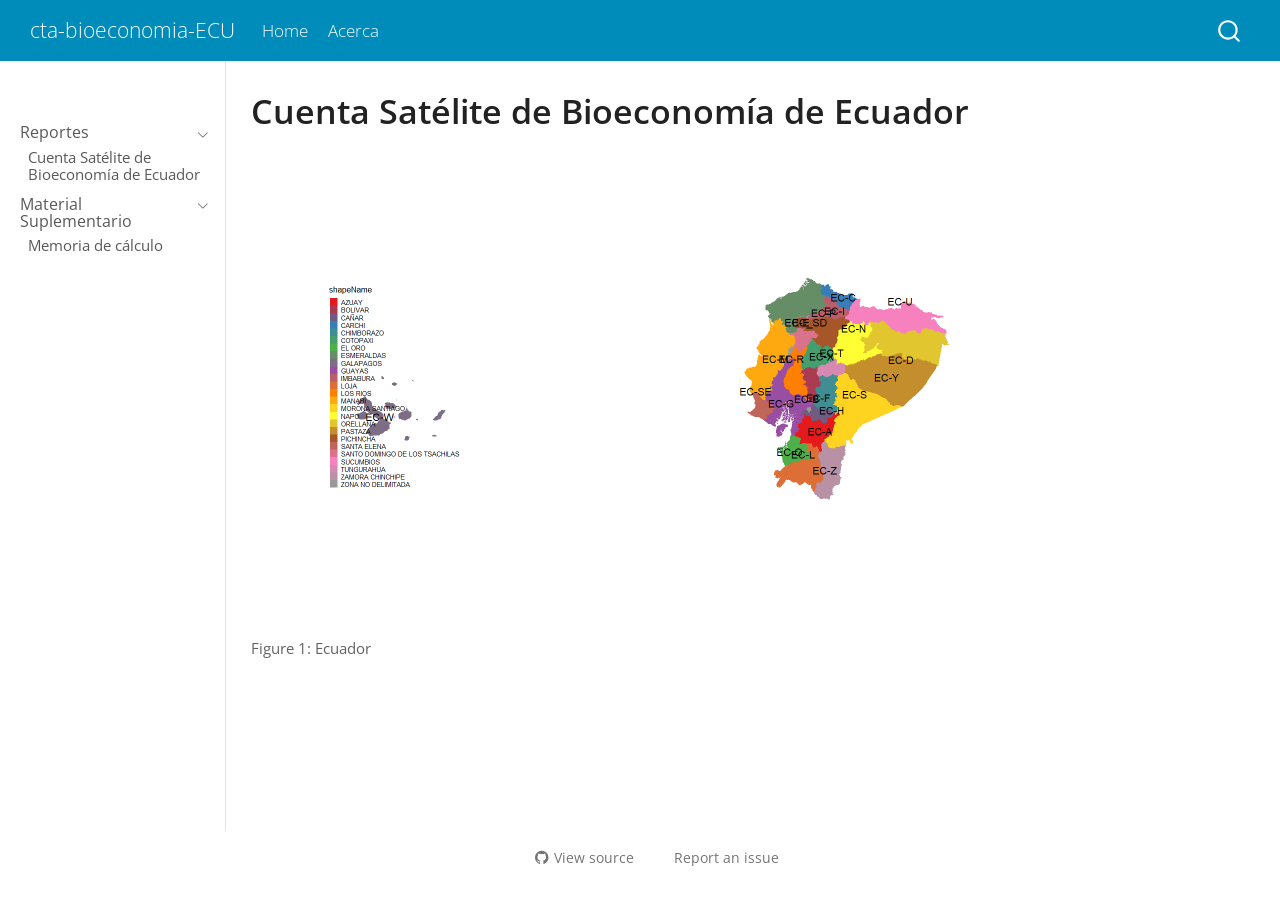
==== docs/index.html @ c7be51cb "Initial website render" ====
<!DOCTYPE html>
<html xmlns="http://www.w3.org/1999/xhtml" lang="en" xml:lang="en"><head>

<meta charset="utf-8">
<meta name="generator" content="quarto-1.4.549">

<meta name="viewport" content="width=device-width, initial-scale=1.0, user-scalable=yes">


<title>cta-bioeconomia-ECU - Cuenta Satélite de Bioeconomía de Ecuador</title>
<style>
code{white-space: pre-wrap;}
span.smallcaps{font-variant: small-caps;}
div.columns{display: flex; gap: min(4vw, 1.5em);}
div.column{flex: auto; overflow-x: auto;}
div.hanging-indent{margin-left: 1.5em; text-indent: -1.5em;}
ul.task-list{list-style: none;}
ul.task-list li input[type="checkbox"] {
  width: 0.8em;
  margin: 0 0.8em 0.2em -1em; /* quarto-specific, see https://github.com/quarto-dev/quarto-cli/issues/4556 */ 
  vertical-align: middle;
}
</style>


<script src="site_libs/quarto-nav/quarto-nav.js"></script>
<script src="site_libs/clipboard/clipboard.min.js"></script>
<script src="site_libs/quarto-search/autocomplete.umd.js"></script>
<script src="site_libs/quarto-search/fuse.min.js"></script>
<script src="site_libs/quarto-search/quarto-search.js"></script>
<meta name="quarto:offset" content="./">
<script src="site_libs/quarto-html/quarto.js"></script>
<script src="site_libs/quarto-html/popper.min.js"></script>
<script src="site_libs/quarto-html/tippy.umd.min.js"></script>
<script src="site_libs/quarto-html/anchor.min.js"></script>
<link href="site_libs/quarto-html/tippy.css" rel="stylesheet">
<link href="site_libs/quarto-html/quarto-syntax-highlighting.css" rel="stylesheet" id="quarto-text-highlighting-styles">
<script src="site_libs/bootstrap/bootstrap.min.js"></script>
<link href="site_libs/bootstrap/bootstrap-icons.css" rel="stylesheet">
<link href="site_libs/bootstrap/bootstrap.min.css" rel="stylesheet" id="quarto-bootstrap" data-mode="light">
<script id="quarto-search-options" type="application/json">{
  "location": "navbar",
  "copy-button": false,
  "collapse-after": 3,
  "panel-placement": "end",
  "type": "overlay",
  "limit": 50,
  "keyboard-shortcut": [
    "f",
    "/",
    "s"
  ],
  "show-item-context": false,
  "language": {
    "search-no-results-text": "No results",
    "search-matching-documents-text": "matching documents",
    "search-copy-link-title": "Copy link to search",
    "search-hide-matches-text": "Hide additional matches",
    "search-more-match-text": "more match in this document",
    "search-more-matches-text": "more matches in this document",
    "search-clear-button-title": "Clear",
    "search-text-placeholder": "",
    "search-detached-cancel-button-title": "Cancel",
    "search-submit-button-title": "Submit",
    "search-label": "Search"
  }
}</script>


<link rel="stylesheet" href="styles.css">
</head>

<body class="nav-sidebar docked nav-fixed">

<div id="quarto-search-results"></div>
  <header id="quarto-header" class="headroom fixed-top">
    <nav class="navbar navbar-expand-lg " data-bs-theme="dark">
      <div class="navbar-container container-fluid">
      <div class="navbar-brand-container mx-auto">
    <a class="navbar-brand" href="./index.html">
    <span class="navbar-title">cta-bioeconomia-ECU</span>
    </a>
  </div>
            <div id="quarto-search" class="" title="Search"></div>
          <button class="navbar-toggler" type="button" data-bs-toggle="collapse" data-bs-target="#navbarCollapse" aria-controls="navbarCollapse" aria-expanded="false" aria-label="Toggle navigation" onclick="if (window.quartoToggleHeadroom) { window.quartoToggleHeadroom(); }">
  <span class="navbar-toggler-icon"></span>
</button>
          <div class="collapse navbar-collapse" id="navbarCollapse">
            <ul class="navbar-nav navbar-nav-scroll me-auto">
  <li class="nav-item">
    <a class="nav-link active" href="./index.html" aria-current="page"> 
<span class="menu-text">Home</span></a>
  </li>  
  <li class="nav-item">
    <a class="nav-link" href="./acerca.html"> 
<span class="menu-text">Acerca</span></a>
  </li>  
</ul>
          </div> <!-- /navcollapse -->
          <div class="quarto-navbar-tools">
</div>
      </div> <!-- /container-fluid -->
    </nav>
  <nav class="quarto-secondary-nav">
    <div class="container-fluid d-flex">
      <button type="button" class="quarto-btn-toggle btn" data-bs-toggle="collapse" data-bs-target=".quarto-sidebar-collapse-item" aria-controls="quarto-sidebar" aria-expanded="false" aria-label="Toggle sidebar navigation" onclick="if (window.quartoToggleHeadroom) { window.quartoToggleHeadroom(); }">
        <i class="bi bi-layout-text-sidebar-reverse"></i>
      </button>
        <nav class="quarto-page-breadcrumbs" aria-label="breadcrumb"><ol class="breadcrumb"><li class="breadcrumb-item">Cuenta Satélite de Bioeconomía de Ecuador</li></ol></nav>
        <a class="flex-grow-1" role="button" data-bs-toggle="collapse" data-bs-target=".quarto-sidebar-collapse-item" aria-controls="quarto-sidebar" aria-expanded="false" aria-label="Toggle sidebar navigation" onclick="if (window.quartoToggleHeadroom) { window.quartoToggleHeadroom(); }">      
        </a>
      <button type="button" class="btn quarto-search-button" aria-label="" onclick="window.quartoOpenSearch();">
        <i class="bi bi-search"></i>
      </button>
    </div>
  </nav>
</header>
<!-- content -->
<div id="quarto-content" class="quarto-container page-columns page-rows-contents page-layout-article page-navbar">
<!-- sidebar -->
  <nav id="quarto-sidebar" class="sidebar collapse collapse-horizontal quarto-sidebar-collapse-item sidebar-navigation docked overflow-auto">
        <div class="mt-2 flex-shrink-0 align-items-center">
        <div class="sidebar-search">
        <div id="quarto-search" class="" title="Search"></div>
        </div>
        </div>
    <div class="sidebar-menu-container"> 
    <ul class="list-unstyled mt-1">
        <li class="sidebar-item sidebar-item-section">
      <div class="sidebar-item-container"> 
            <a class="sidebar-item-text sidebar-link text-start" data-bs-toggle="collapse" data-bs-target="#quarto-sidebar-section-1" aria-expanded="true">
 <span class="menu-text">Reportes</span></a>
          <a class="sidebar-item-toggle text-start" data-bs-toggle="collapse" data-bs-target="#quarto-sidebar-section-1" aria-expanded="true" aria-label="Toggle section">
            <i class="bi bi-chevron-right ms-2"></i>
          </a> 
      </div>
      <ul id="quarto-sidebar-section-1" class="collapse list-unstyled sidebar-section depth1 show">  
          <li class="sidebar-item">
  <div class="sidebar-item-container"> 
  <a href="./reportes/cta-bioeconomia-ecu.html" class="sidebar-item-text sidebar-link">
 <span class="menu-text">Cuenta Satélite de Bioeconomía de Ecuador</span></a>
  </div>
</li>
      </ul>
  </li>
        <li class="sidebar-item sidebar-item-section">
      <div class="sidebar-item-container"> 
            <a class="sidebar-item-text sidebar-link text-start" data-bs-toggle="collapse" data-bs-target="#quarto-sidebar-section-2" aria-expanded="true">
 <span class="menu-text">Material Suplementario</span></a>
          <a class="sidebar-item-toggle text-start" data-bs-toggle="collapse" data-bs-target="#quarto-sidebar-section-2" aria-expanded="true" aria-label="Toggle section">
            <i class="bi bi-chevron-right ms-2"></i>
          </a> 
      </div>
      <ul id="quarto-sidebar-section-2" class="collapse list-unstyled sidebar-section depth1 show">  
          <li class="sidebar-item">
  <div class="sidebar-item-container"> 
  <a href="./suplementarios/mem-cta-bioeconomia-ecu.html" class="sidebar-item-text sidebar-link">
 <span class="menu-text">Memoria de cálculo</span></a>
  </div>
</li>
      </ul>
  </li>
    </ul>
    </div>
</nav>
<div id="quarto-sidebar-glass" class="quarto-sidebar-collapse-item" data-bs-toggle="collapse" data-bs-target=".quarto-sidebar-collapse-item"></div>
<!-- margin-sidebar -->
    <div id="quarto-margin-sidebar" class="sidebar margin-sidebar">
        
    </div>
<!-- main -->
<main class="content" id="quarto-document-content">

<header id="title-block-header" class="quarto-title-block default">
<div class="quarto-title">
<h1 class="title">Cuenta Satélite de Bioeconomía de Ecuador</h1>
</div>



<div class="quarto-title-meta">

    
  
    
  </div>
  


</header>


<div class="cell">
<div class="cell-output-display">
<div id="fig-map-adm1" class="quarto-figure quarto-figure-center quarto-float anchored">
<figure class="quarto-float quarto-float-fig figure">
<div aria-describedby="fig-map-adm1-caption-0ceaefa1-69ba-4598-a22c-09a6ac19f8ca">
<img src="index_files/figure-html/fig-map-adm1-1.png" class="img-fluid figure-img" width="672">
</div>
<figcaption class="quarto-float-caption-bottom quarto-float-caption quarto-float-fig" id="fig-map-adm1-caption-0ceaefa1-69ba-4598-a22c-09a6ac19f8ca">
Figure&nbsp;1: Ecuador
</figcaption>
</figure>
</div>
</div>
</div>



</main> <!-- /main -->
<script id="quarto-html-after-body" type="application/javascript">
window.document.addEventListener("DOMContentLoaded", function (event) {
  const toggleBodyColorMode = (bsSheetEl) => {
    const mode = bsSheetEl.getAttribute("data-mode");
    const bodyEl = window.document.querySelector("body");
    if (mode === "dark") {
      bodyEl.classList.add("quarto-dark");
      bodyEl.classList.remove("quarto-light");
    } else {
      bodyEl.classList.add("quarto-light");
      bodyEl.classList.remove("quarto-dark");
    }
  }
  const toggleBodyColorPrimary = () => {
    const bsSheetEl = window.document.querySelector("link#quarto-bootstrap");
    if (bsSheetEl) {
      toggleBodyColorMode(bsSheetEl);
    }
  }
  toggleBodyColorPrimary();  
  const icon = "";
  const anchorJS = new window.AnchorJS();
  anchorJS.options = {
    placement: 'right',
    icon: icon
  };
  anchorJS.add('.anchored');
  const isCodeAnnotation = (el) => {
    for (const clz of el.classList) {
      if (clz.startsWith('code-annotation-')) {                     
        return true;
      }
    }
    return false;
  }
  const clipboard = new window.ClipboardJS('.code-copy-button', {
    text: function(trigger) {
      const codeEl = trigger.previousElementSibling.cloneNode(true);
      for (const childEl of codeEl.children) {
        if (isCodeAnnotation(childEl)) {
          childEl.remove();
        }
      }
      return codeEl.innerText;
    }
  });
  clipboard.on('success', function(e) {
    // button target
    const button = e.trigger;
    // don't keep focus
    button.blur();
    // flash "checked"
    button.classList.add('code-copy-button-checked');
    var currentTitle = button.getAttribute("title");
    button.setAttribute("title", "Copied!");
    let tooltip;
    if (window.bootstrap) {
      button.setAttribute("data-bs-toggle", "tooltip");
      button.setAttribute("data-bs-placement", "left");
      button.setAttribute("data-bs-title", "Copied!");
      tooltip = new bootstrap.Tooltip(button, 
        { trigger: "manual", 
          customClass: "code-copy-button-tooltip",
          offset: [0, -8]});
      tooltip.show();    
    }
    setTimeout(function() {
      if (tooltip) {
        tooltip.hide();
        button.removeAttribute("data-bs-title");
        button.removeAttribute("data-bs-toggle");
        button.removeAttribute("data-bs-placement");
      }
      button.setAttribute("title", currentTitle);
      button.classList.remove('code-copy-button-checked');
    }, 1000);
    // clear code selection
    e.clearSelection();
  });
  function tippyHover(el, contentFn, onTriggerFn, onUntriggerFn) {
    const config = {
      allowHTML: true,
      maxWidth: 500,
      delay: 100,
      arrow: false,
      appendTo: function(el) {
          return el.parentElement;
      },
      interactive: true,
      interactiveBorder: 10,
      theme: 'quarto',
      placement: 'bottom-start',
    };
    if (contentFn) {
      config.content = contentFn;
    }
    if (onTriggerFn) {
      config.onTrigger = onTriggerFn;
    }
    if (onUntriggerFn) {
      config.onUntrigger = onUntriggerFn;
    }
    window.tippy(el, config); 
  }
  const noterefs = window.document.querySelectorAll('a[role="doc-noteref"]');
  for (var i=0; i<noterefs.length; i++) {
    const ref = noterefs[i];
    tippyHover(ref, function() {
      // use id or data attribute instead here
      let href = ref.getAttribute('data-footnote-href') || ref.getAttribute('href');
      try { href = new URL(href).hash; } catch {}
      const id = href.replace(/^#\/?/, "");
      const note = window.document.getElementById(id);
      return note.innerHTML;
    });
  }
  const xrefs = window.document.querySelectorAll('a.quarto-xref');
  const processXRef = (id, note) => {
    // Strip column container classes
    const stripColumnClz = (el) => {
      el.classList.remove("page-full", "page-columns");
      if (el.children) {
        for (const child of el.children) {
          stripColumnClz(child);
        }
      }
    }
    stripColumnClz(note)
    if (id === null || id.startsWith('sec-')) {
      // Special case sections, only their first couple elements
      const container = document.createElement("div");
      if (note.children && note.children.length > 2) {
        container.appendChild(note.children[0].cloneNode(true));
        for (let i = 1; i < note.children.length; i++) {
          const child = note.children[i];
          if (child.tagName === "P" && child.innerText === "") {
            continue;
          } else {
            container.appendChild(child.cloneNode(true));
            break;
          }
        }
        if (window.Quarto?.typesetMath) {
          window.Quarto.typesetMath(container);
        }
        return container.innerHTML
      } else {
        if (window.Quarto?.typesetMath) {
          window.Quarto.typesetMath(note);
        }
        return note.innerHTML;
      }
    } else {
      // Remove any anchor links if they are present
      const anchorLink = note.querySelector('a.anchorjs-link');
      if (anchorLink) {
        anchorLink.remove();
      }
      if (window.Quarto?.typesetMath) {
        window.Quarto.typesetMath(note);
      }
      // TODO in 1.5, we should make sure this works without a callout special case
      if (note.classList.contains("callout")) {
        return note.outerHTML;
      } else {
        return note.innerHTML;
      }
    }
  }
  for (var i=0; i<xrefs.length; i++) {
    const xref = xrefs[i];
    tippyHover(xref, undefined, function(instance) {
      instance.disable();
      let url = xref.getAttribute('href');
      let hash = undefined; 
      if (url.startsWith('#')) {
        hash = url;
      } else {
        try { hash = new URL(url).hash; } catch {}
      }
      if (hash) {
        const id = hash.replace(/^#\/?/, "");
        const note = window.document.getElementById(id);
        if (note !== null) {
          try {
            const html = processXRef(id, note.cloneNode(true));
            instance.setContent(html);
          } finally {
            instance.enable();
            instance.show();
          }
        } else {
          // See if we can fetch this
          fetch(url.split('#')[0])
          .then(res => res.text())
          .then(html => {
            const parser = new DOMParser();
            const htmlDoc = parser.parseFromString(html, "text/html");
            const note = htmlDoc.getElementById(id);
            if (note !== null) {
              const html = processXRef(id, note);
              instance.setContent(html);
            } 
          }).finally(() => {
            instance.enable();
            instance.show();
          });
        }
      } else {
        // See if we can fetch a full url (with no hash to target)
        // This is a special case and we should probably do some content thinning / targeting
        fetch(url)
        .then(res => res.text())
        .then(html => {
          const parser = new DOMParser();
          const htmlDoc = parser.parseFromString(html, "text/html");
          const note = htmlDoc.querySelector('main.content');
          if (note !== null) {
            // This should only happen for chapter cross references
            // (since there is no id in the URL)
            // remove the first header
            if (note.children.length > 0 && note.children[0].tagName === "HEADER") {
              note.children[0].remove();
            }
            const html = processXRef(null, note);
            instance.setContent(html);
          } 
        }).finally(() => {
          instance.enable();
          instance.show();
        });
      }
    }, function(instance) {
    });
  }
      let selectedAnnoteEl;
      const selectorForAnnotation = ( cell, annotation) => {
        let cellAttr = 'data-code-cell="' + cell + '"';
        let lineAttr = 'data-code-annotation="' +  annotation + '"';
        const selector = 'span[' + cellAttr + '][' + lineAttr + ']';
        return selector;
      }
      const selectCodeLines = (annoteEl) => {
        const doc = window.document;
        const targetCell = annoteEl.getAttribute("data-target-cell");
        const targetAnnotation = annoteEl.getAttribute("data-target-annotation");
        const annoteSpan = window.document.querySelector(selectorForAnnotation(targetCell, targetAnnotation));
        const lines = annoteSpan.getAttribute("data-code-lines").split(",");
        const lineIds = lines.map((line) => {
          return targetCell + "-" + line;
        })
        let top = null;
        let height = null;
        let parent = null;
        if (lineIds.length > 0) {
            //compute the position of the single el (top and bottom and make a div)
            const el = window.document.getElementById(lineIds[0]);
            top = el.offsetTop;
            height = el.offsetHeight;
            parent = el.parentElement.parentElement;
          if (lineIds.length > 1) {
            const lastEl = window.document.getElementById(lineIds[lineIds.length - 1]);
            const bottom = lastEl.offsetTop + lastEl.offsetHeight;
            height = bottom - top;
          }
          if (top !== null && height !== null && parent !== null) {
            // cook up a div (if necessary) and position it 
            let div = window.document.getElementById("code-annotation-line-highlight");
            if (div === null) {
              div = window.document.createElement("div");
              div.setAttribute("id", "code-annotation-line-highlight");
              div.style.position = 'absolute';
              parent.appendChild(div);
            }
            div.style.top = top - 2 + "px";
            div.style.height = height + 4 + "px";
            div.style.left = 0;
            let gutterDiv = window.document.getElementById("code-annotation-line-highlight-gutter");
            if (gutterDiv === null) {
              gutterDiv = window.document.createElement("div");
              gutterDiv.setAttribute("id", "code-annotation-line-highlight-gutter");
              gutterDiv.style.position = 'absolute';
              const codeCell = window.document.getElementById(targetCell);
              const gutter = codeCell.querySelector('.code-annotation-gutter');
              gutter.appendChild(gutterDiv);
            }
            gutterDiv.style.top = top - 2 + "px";
            gutterDiv.style.height = height + 4 + "px";
          }
          selectedAnnoteEl = annoteEl;
        }
      };
      const unselectCodeLines = () => {
        const elementsIds = ["code-annotation-line-highlight", "code-annotation-line-highlight-gutter"];
        elementsIds.forEach((elId) => {
          const div = window.document.getElementById(elId);
          if (div) {
            div.remove();
          }
        });
        selectedAnnoteEl = undefined;
      };
        // Handle positioning of the toggle
    window.addEventListener(
      "resize",
      throttle(() => {
        elRect = undefined;
        if (selectedAnnoteEl) {
          selectCodeLines(selectedAnnoteEl);
        }
      }, 10)
    );
    function throttle(fn, ms) {
    let throttle = false;
    let timer;
      return (...args) => {
        if(!throttle) { // first call gets through
            fn.apply(this, args);
            throttle = true;
        } else { // all the others get throttled
            if(timer) clearTimeout(timer); // cancel #2
            timer = setTimeout(() => {
              fn.apply(this, args);
              timer = throttle = false;
            }, ms);
        }
      };
    }
      // Attach click handler to the DT
      const annoteDls = window.document.querySelectorAll('dt[data-target-cell]');
      for (const annoteDlNode of annoteDls) {
        annoteDlNode.addEventListener('click', (event) => {
          const clickedEl = event.target;
          if (clickedEl !== selectedAnnoteEl) {
            unselectCodeLines();
            const activeEl = window.document.querySelector('dt[data-target-cell].code-annotation-active');
            if (activeEl) {
              activeEl.classList.remove('code-annotation-active');
            }
            selectCodeLines(clickedEl);
            clickedEl.classList.add('code-annotation-active');
          } else {
            // Unselect the line
            unselectCodeLines();
            clickedEl.classList.remove('code-annotation-active');
          }
        });
      }
  const findCites = (el) => {
    const parentEl = el.parentElement;
    if (parentEl) {
      const cites = parentEl.dataset.cites;
      if (cites) {
        return {
          el,
          cites: cites.split(' ')
        };
      } else {
        return findCites(el.parentElement)
      }
    } else {
      return undefined;
    }
  };
  var bibliorefs = window.document.querySelectorAll('a[role="doc-biblioref"]');
  for (var i=0; i<bibliorefs.length; i++) {
    const ref = bibliorefs[i];
    const citeInfo = findCites(ref);
    if (citeInfo) {
      tippyHover(citeInfo.el, function() {
        var popup = window.document.createElement('div');
        citeInfo.cites.forEach(function(cite) {
          var citeDiv = window.document.createElement('div');
          citeDiv.classList.add('hanging-indent');
          citeDiv.classList.add('csl-entry');
          var biblioDiv = window.document.getElementById('ref-' + cite);
          if (biblioDiv) {
            citeDiv.innerHTML = biblioDiv.innerHTML;
          }
          popup.appendChild(citeDiv);
        });
        return popup.innerHTML;
      });
    }
  }
});
</script>
</div> <!-- /content -->




<footer class="footer"><div class="nav-footer"><div class="nav-footer-center"><div class="toc-actions"><ul><li><a href="https://github.com/rvconsulting/cta-bioeconomia-ECU/blob/master/index.qmd" class="toc-action"><i class="bi bi-github"></i>View source</a></li><li><a href="https://github.com/rvconsulting/cta-bioeconomia-ECU/issues" class="toc-action"><i class="bi empty"></i>Report an issue</a></li></ul></div></div></div></footer></body></html>
---- docs/site_libs/quarto-html/tippy.css ----
.tippy-box[data-animation=fade][data-state=hidden]{opacity:0}[data-tippy-root]{max-width:calc(100vw - 10px)}.tippy-box{position:relative;background-color:#333;color:#fff;border-radius:4px;font-size:14px;line-height:1.4;white-space:normal;outline:0;transition-property:transform,visibility,opacity}.tippy-box[data-placement^=top]>.tippy-arrow{bottom:0}.tippy-box[data-placement^=top]>.tippy-arrow:before{bottom:-7px;left:0;border-width:8px 8px 0;border-top-color:initial;transform-origin:center top}.tippy-box[data-placement^=bottom]>.tippy-arrow{top:0}.tippy-box[data-placement^=bottom]>.tippy-arrow:before{top:-7px;left:0;border-width:0 8px 8px;border-bottom-color:initial;transform-origin:center bottom}.tippy-box[data-placement^=left]>.tippy-arrow{right:0}.tippy-box[data-placement^=left]>.tippy-arrow:before{border-width:8px 0 8px 8px;border-left-color:initial;right:-7px;transform-origin:center left}.tippy-box[data-placement^=right]>.tippy-arrow{left:0}.tippy-box[data-placement^=right]>.tippy-arrow:before{left:-7px;border-width:8px 8px 8px 0;border-right-color:initial;transform-origin:center right}.tippy-box[data-inertia][data-state=visible]{transition-timing-function:cubic-bezier(.54,1.5,.38,1.11)}.tippy-arrow{width:16px;height:16px;color:#333}.tippy-arrow:before{content:"";position:absolute;border-color:transparent;border-style:solid}.tippy-content{position:relative;padding:5px 9px;z-index:1}
---- docs/site_libs/quarto-html/quarto-syntax-highlighting.css ----
/* quarto syntax highlight colors */
:root {
  --quarto-hl-ot-color: #003B4F;
  --quarto-hl-at-color: #657422;
  --quarto-hl-ss-color: #20794D;
  --quarto-hl-an-color: #5E5E5E;
  --quarto-hl-fu-color: #4758AB;
  --quarto-hl-st-color: #20794D;
  --quarto-hl-cf-color: #003B4F;
  --quarto-hl-op-color: #5E5E5E;
  --quarto-hl-er-color: #AD0000;
  --quarto-hl-bn-color: #AD0000;
  --quarto-hl-al-color: #AD0000;
  --quarto-hl-va-color: #111111;
  --quarto-hl-bu-color: inherit;
  --quarto-hl-ex-color: inherit;
  --quarto-hl-pp-color: #AD0000;
  --quarto-hl-in-color: #5E5E5E;
  --quarto-hl-vs-color: #20794D;
  --quarto-hl-wa-color: #5E5E5E;
  --quarto-hl-do-color: #5E5E5E;
  --quarto-hl-im-color: #00769E;
  --quarto-hl-ch-color: #20794D;
  --quarto-hl-dt-color: #AD0000;
  --quarto-hl-fl-color: #AD0000;
  --quarto-hl-co-color: #5E5E5E;
  --quarto-hl-cv-color: #5E5E5E;
  --quarto-hl-cn-color: #8f5902;
  --quarto-hl-sc-color: #5E5E5E;
  --quarto-hl-dv-color: #AD0000;
  --quarto-hl-kw-color: #003B4F;
}

/* other quarto variables */
:root {
  --quarto-font-monospace: SFMono-Regular, Menlo, Monaco, Consolas, "Liberation Mono", "Courier New", monospace;
}

pre > code.sourceCode > span {
  color: #003B4F;
}

code span {
  color: #003B4F;
}

code.sourceCode > span {
  color: #003B4F;
}

div.sourceCode,
div.sourceCode pre.sourceCode {
  color: #003B4F;
}

code span.ot {
  color: #003B4F;
  font-style: inherit;
}

code span.at {
  color: #657422;
  font-style: inherit;
}

code span.ss {
  color: #20794D;
  font-style: inherit;
}

code span.an {
  color: #5E5E5E;
  font-style: inherit;
}

code span.fu {
  color: #4758AB;
  font-style: inherit;
}

code span.st {
  color: #20794D;
  font-style: inherit;
}

code span.cf {
  color: #003B4F;
  font-style: inherit;
}

code span.op {
  color: #5E5E5E;
  font-style: inherit;
}

code span.er {
  color: #AD0000;
  font-style: inherit;
}

code span.bn {
  color: #AD0000;
  font-style: inherit;
}

code span.al {
  color: #AD0000;
  font-style: inherit;
}

code span.va {
  color: #111111;
  font-style: inherit;
}

code span.bu {
  font-style: inherit;
}

code span.ex {
  font-style: inherit;
}

code span.pp {
  color: #AD0000;
  font-style: inherit;
}

code span.in {
  color: #5E5E5E;
  font-style: inherit;
}

code span.vs {
  color: #20794D;
  font-style: inherit;
}

code span.wa {
  color: #5E5E5E;
  font-style: italic;
}

code span.do {
  color: #5E5E5E;
  font-style: italic;
}

code span.im {
  color: #00769E;
  font-style: inherit;
}

code span.ch {
  color: #20794D;
  font-style: inherit;
}

code span.dt {
  color: #AD0000;
  font-style: inherit;
}

code span.fl {
  color: #AD0000;
  font-style: inherit;
}

code span.co {
  color: #5E5E5E;
  font-style: inherit;
}

code span.cv {
  color: #5E5E5E;
  font-style: italic;
}

code span.cn {
  color: #8f5902;
  font-style: inherit;
}

code span.sc {
  color: #5E5E5E;
  font-style: inherit;
}

code span.dv {
  color: #AD0000;
  font-style: inherit;
}

code span.kw {
  color: #003B4F;
  font-style: inherit;
}

.prevent-inlining {
  content: "</";
}

/*# sourceMappingURL=debc5d5d77c3f9108843748ff7464032.css.map */
---- docs/styles.css ----
/* css styles */
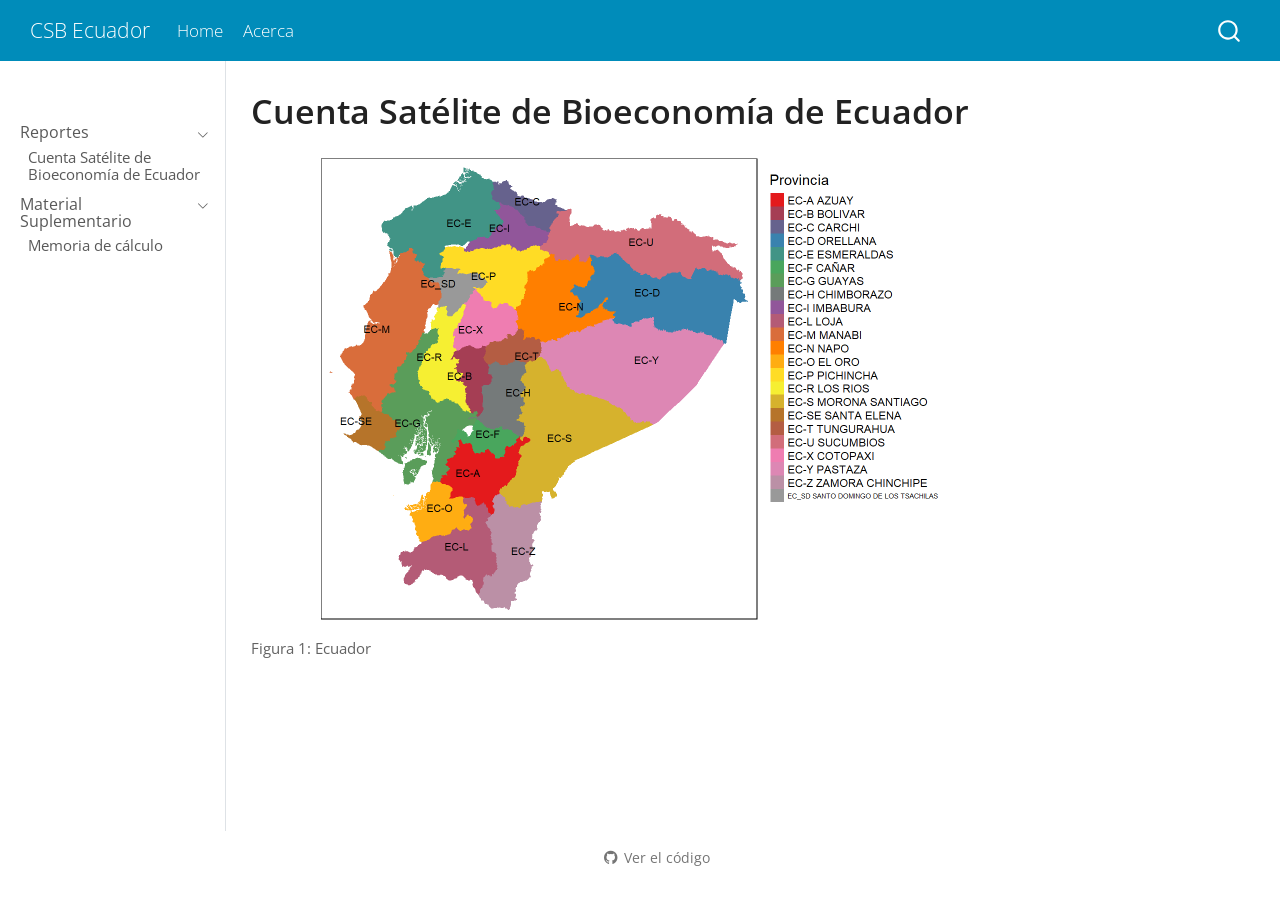
==== commit 8ff25b66: "Render inicial del documento de bioeconomía" ====
--- a/docs/index.html
+++ b/docs/index.html
@@ -1,5 +1,5 @@
 <!DOCTYPE html>
-<html xmlns="http://www.w3.org/1999/xhtml" lang="en" xml:lang="en"><head>
+<html xmlns="http://www.w3.org/1999/xhtml" lang="es" xml:lang="es"><head>
 
 <meta charset="utf-8">
 <meta name="generator" content="quarto-1.4.549">
@@ -7,7 +7,7 @@
 <meta name="viewport" content="width=device-width, initial-scale=1.0, user-scalable=yes">
 
 
-<title>cta-bioeconomia-ECU - Cuenta Satélite de Bioeconomía de Ecuador</title>
+<title>CSB Ecuador - Cuenta Satélite de Bioeconomía de Ecuador</title>
 <style>
 code{white-space: pre-wrap;}
 span.smallcaps{font-variant: small-caps;}
@@ -52,17 +52,17 @@
   ],
   "show-item-context": false,
   "language": {
-    "search-no-results-text": "No results",
-    "search-matching-documents-text": "matching documents",
-    "search-copy-link-title": "Copy link to search",
-    "search-hide-matches-text": "Hide additional matches",
-    "search-more-match-text": "more match in this document",
-    "search-more-matches-text": "more matches in this document",
-    "search-clear-button-title": "Clear",
+    "search-no-results-text": "Sin resultados",
+    "search-matching-documents-text": "documentos encontrados",
+    "search-copy-link-title": "Copiar el enlace en la búsqueda",
+    "search-hide-matches-text": "Ocultar resultados adicionales",
+    "search-more-match-text": "resultado adicional en este documento",
+    "search-more-matches-text": "resultados adicionales en este documento",
+    "search-clear-button-title": "Borrar",
     "search-text-placeholder": "",
-    "search-detached-cancel-button-title": "Cancel",
-    "search-submit-button-title": "Submit",
-    "search-label": "Search"
+    "search-detached-cancel-button-title": "Cancelar",
+    "search-submit-button-title": "Enviar",
+    "search-label": "Buscar"
   }
 }</script>
 
@@ -78,11 +78,11 @@
       <div class="navbar-container container-fluid">
       <div class="navbar-brand-container mx-auto">
     <a class="navbar-brand" href="./index.html">
-    <span class="navbar-title">cta-bioeconomia-ECU</span>
+    <span class="navbar-title">CSB Ecuador</span>
     </a>
   </div>
-            <div id="quarto-search" class="" title="Search"></div>
-          <button class="navbar-toggler" type="button" data-bs-toggle="collapse" data-bs-target="#navbarCollapse" aria-controls="navbarCollapse" aria-expanded="false" aria-label="Toggle navigation" onclick="if (window.quartoToggleHeadroom) { window.quartoToggleHeadroom(); }">
+            <div id="quarto-search" class="" title="Buscar"></div>
+          <button class="navbar-toggler" type="button" data-bs-toggle="collapse" data-bs-target="#navbarCollapse" aria-controls="navbarCollapse" aria-expanded="false" aria-label="Navegación de palanca" onclick="if (window.quartoToggleHeadroom) { window.quartoToggleHeadroom(); }">
   <span class="navbar-toggler-icon"></span>
 </button>
           <div class="collapse navbar-collapse" id="navbarCollapse">
@@ -103,11 +103,11 @@
     </nav>
   <nav class="quarto-secondary-nav">
     <div class="container-fluid d-flex">
-      <button type="button" class="quarto-btn-toggle btn" data-bs-toggle="collapse" data-bs-target=".quarto-sidebar-collapse-item" aria-controls="quarto-sidebar" aria-expanded="false" aria-label="Toggle sidebar navigation" onclick="if (window.quartoToggleHeadroom) { window.quartoToggleHeadroom(); }">
+      <button type="button" class="quarto-btn-toggle btn" data-bs-toggle="collapse" data-bs-target=".quarto-sidebar-collapse-item" aria-controls="quarto-sidebar" aria-expanded="false" aria-label="Alternar barra lateral" onclick="if (window.quartoToggleHeadroom) { window.quartoToggleHeadroom(); }">
         <i class="bi bi-layout-text-sidebar-reverse"></i>
       </button>
         <nav class="quarto-page-breadcrumbs" aria-label="breadcrumb"><ol class="breadcrumb"><li class="breadcrumb-item">Cuenta Satélite de Bioeconomía de Ecuador</li></ol></nav>
-        <a class="flex-grow-1" role="button" data-bs-toggle="collapse" data-bs-target=".quarto-sidebar-collapse-item" aria-controls="quarto-sidebar" aria-expanded="false" aria-label="Toggle sidebar navigation" onclick="if (window.quartoToggleHeadroom) { window.quartoToggleHeadroom(); }">      
+        <a class="flex-grow-1" role="button" data-bs-toggle="collapse" data-bs-target=".quarto-sidebar-collapse-item" aria-controls="quarto-sidebar" aria-expanded="false" aria-label="Alternar barra lateral" onclick="if (window.quartoToggleHeadroom) { window.quartoToggleHeadroom(); }">      
         </a>
       <button type="button" class="btn quarto-search-button" aria-label="" onclick="window.quartoOpenSearch();">
         <i class="bi bi-search"></i>
@@ -121,7 +121,7 @@
   <nav id="quarto-sidebar" class="sidebar collapse collapse-horizontal quarto-sidebar-collapse-item sidebar-navigation docked overflow-auto">
         <div class="mt-2 flex-shrink-0 align-items-center">
         <div class="sidebar-search">
-        <div id="quarto-search" class="" title="Search"></div>
+        <div id="quarto-search" class="" title="Buscar"></div>
         </div>
         </div>
     <div class="sidebar-menu-container"> 
@@ -130,7 +130,7 @@
       <div class="sidebar-item-container"> 
             <a class="sidebar-item-text sidebar-link text-start" data-bs-toggle="collapse" data-bs-target="#quarto-sidebar-section-1" aria-expanded="true">
  <span class="menu-text">Reportes</span></a>
-          <a class="sidebar-item-toggle text-start" data-bs-toggle="collapse" data-bs-target="#quarto-sidebar-section-1" aria-expanded="true" aria-label="Toggle section">
+          <a class="sidebar-item-toggle text-start" data-bs-toggle="collapse" data-bs-target="#quarto-sidebar-section-1" aria-expanded="true" aria-label="Alternar sección">
             <i class="bi bi-chevron-right ms-2"></i>
           </a> 
       </div>
@@ -147,7 +147,7 @@
       <div class="sidebar-item-container"> 
             <a class="sidebar-item-text sidebar-link text-start" data-bs-toggle="collapse" data-bs-target="#quarto-sidebar-section-2" aria-expanded="true">
  <span class="menu-text">Material Suplementario</span></a>
-          <a class="sidebar-item-toggle text-start" data-bs-toggle="collapse" data-bs-target="#quarto-sidebar-section-2" aria-expanded="true" aria-label="Toggle section">
+          <a class="sidebar-item-toggle text-start" data-bs-toggle="collapse" data-bs-target="#quarto-sidebar-section-2" aria-expanded="true" aria-label="Alternar sección">
             <i class="bi bi-chevron-right ms-2"></i>
           </a> 
       </div>
@@ -198,7 +198,7 @@
 <img src="index_files/figure-html/fig-map-adm1-1.png" class="img-fluid figure-img" width="672">
 </div>
 <figcaption class="quarto-float-caption-bottom quarto-float-caption quarto-float-fig" id="fig-map-adm1-caption-0ceaefa1-69ba-4598-a22c-09a6ac19f8ca">
-Figure&nbsp;1: Ecuador
+Figura&nbsp;1: Ecuador
 </figcaption>
 </figure>
 </div>
@@ -262,12 +262,12 @@
     // flash "checked"
     button.classList.add('code-copy-button-checked');
     var currentTitle = button.getAttribute("title");
-    button.setAttribute("title", "Copied!");
+    button.setAttribute("title", "Copiado");
     let tooltip;
     if (window.bootstrap) {
       button.setAttribute("data-bs-toggle", "tooltip");
       button.setAttribute("data-bs-placement", "left");
-      button.setAttribute("data-bs-title", "Copied!");
+      button.setAttribute("data-bs-title", "Copiado");
       tooltip = new bootstrap.Tooltip(button, 
         { trigger: "manual", 
           customClass: "code-copy-button-tooltip",
@@ -600,4 +600,4 @@
 
 
 
-<footer class="footer"><div class="nav-footer"><div class="nav-footer-center"><div class="toc-actions"><ul><li><a href="https://github.com/rvconsulting/cta-bioeconomia-ECU/blob/master/index.qmd" class="toc-action"><i class="bi bi-github"></i>View source</a></li><li><a href="https://github.com/rvconsulting/cta-bioeconomia-ECU/issues" class="toc-action"><i class="bi empty"></i>Report an issue</a></li></ul></div></div></div></footer></body></html>+<footer class="footer"><div class="nav-footer"><div class="nav-footer-center"><div class="toc-actions"><ul><li><a href="https://github.com/rvconsulting/cta-bioeconomia-ECU/blob/master/index.qmd" class="toc-action"><i class="bi bi-github"></i>Ver el código</a></li></ul></div></div></div></footer></body></html>
